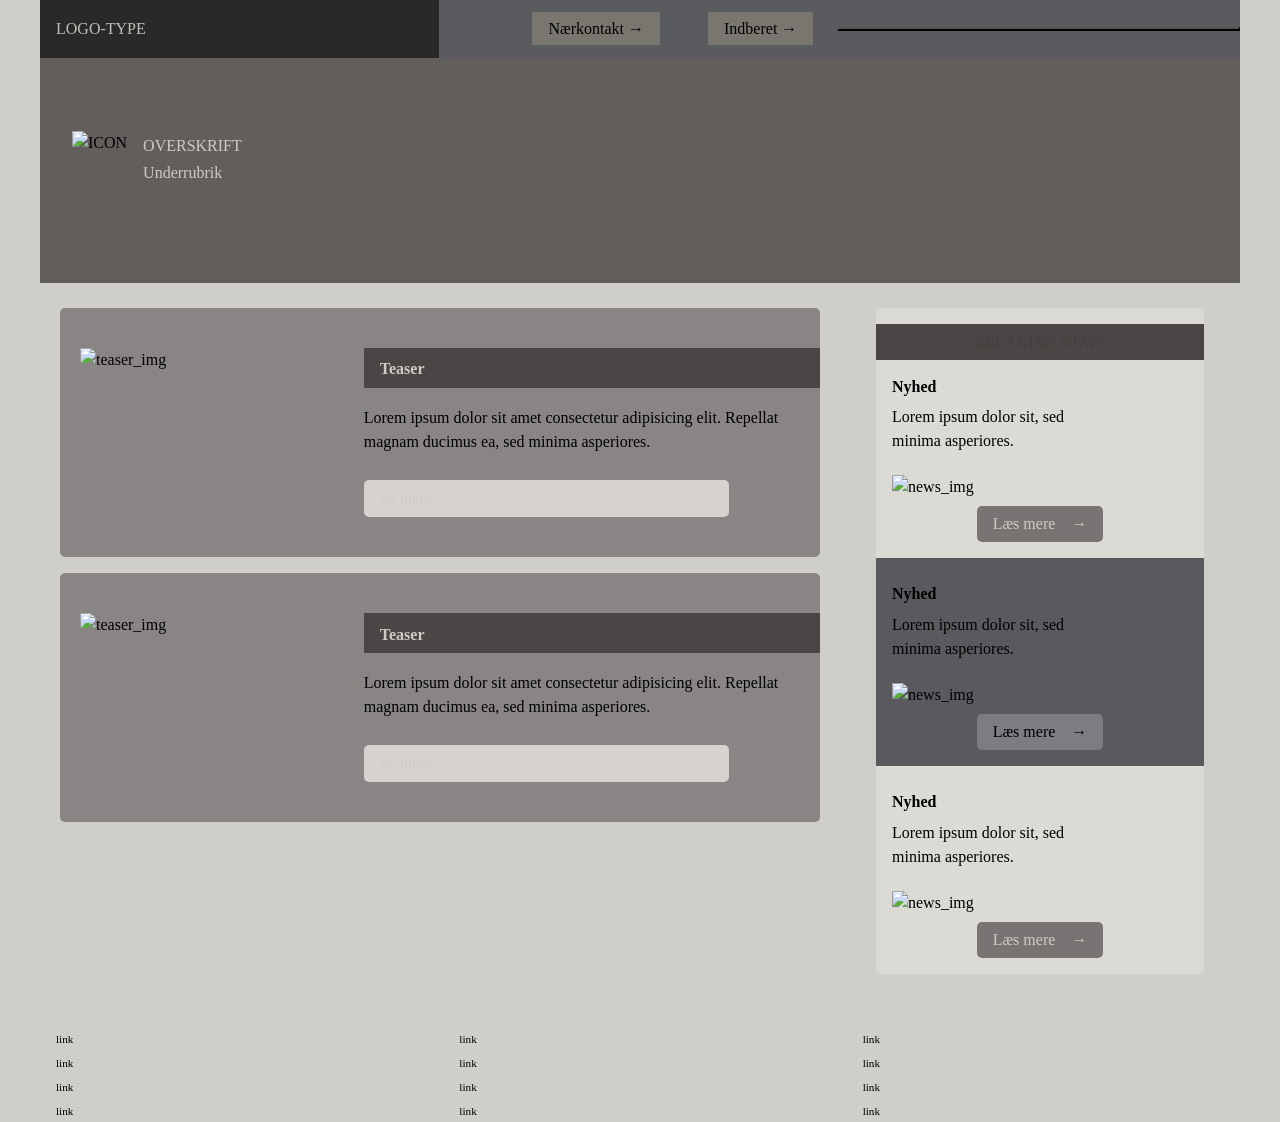
==== index.html @ 93d999b0 "Uploads default site" ====
<!DOCTYPE html>
<html lang="en">
  <head>
    <meta charset="UTF-8" />
    <meta http-equiv="X-UA-Compatible" content="IE=edge" />
    <meta name="viewport" content="width=device-width, initial-scale=1.0" />
    <link rel="stylesheet" href="css/reset.css" />
    <link rel="stylesheet" href="css/custom.css" />
    <link rel="stylesheet" href="css/fonts.css" />
    <link rel="stylesheet" href="css/general.css" />
    <link rel="stylesheet" href="css/layout.css" />
    <link rel="stylesheet" href="css/burger.css" />
    <link rel="stylesheet" href="css/cards.css" />
    <link rel="icon" type="image/png" href="img/fav.png" />
    <title>Emergency Site</title>
  </head>
  <body id="frontpage">
    <header>
      <nav>
        <div id="logotype-wrapper" class="logo">
          <a href="index.html"> LOGO-TYPE </a>
        </div>
        <ul class="menu">
          <li><a class="menuItem" href="instruction.html">Nærkontakt </a></li>
          <li><a class="menuItem" href="register.html">Indberet</a></li>
        </ul>
        <button class="burger">
          <span class="line"></span>
          <span class="line"></span>
          <span class="line"></span>
        </button>
      </nav>
    </header>
    <section id="main-disclamer">
      <div id="main-disclamer-content">
        <img src="warning" alt="ICON" />
        <div>
          <h1>OVERSKRIFT</h1>
          <p class="sub">Underrubrik</p>
        </div>
      </div>
    </section>
    <main>
      <section id="daily">
        <article class="daily_card">
          <img src="" alt="teaser_img" />
          <div class="daily_text">
            <h2>Teaser</h2>
            <p>
              Lorem ipsum dolor sit amet consectetur adipisicing elit. Repellat
              magnam ducimus ea, sed minima asperiores.
            </p>
            <a href="" class="cta_btn">Se mere</a>
          </div>
        </article>
        <article class="daily_card">
          <img src="" alt="teaser_img" />
          <div class="daily_text">
            <h2>Teaser</h2>
            <p>
              Lorem ipsum dolor sit amet consectetur adipisicing elit. Repellat
              magnam ducimus ea, sed minima asperiores.
            </p>
            <a href="" class="cta_btn">Se mere</a>
          </div>
        </article>
      </section>
      <section id="breaking">
        <article class="news_card">
          <h3>Nyhed</h3>
          <p>Lorem ipsum dolor sit, sed minima asperiores.</p>
          <img src="" alt="news_img" />
          <a class="cta_btn" href="">Læs mere</a>
        </article>
        <article class="news_card">
          <h3>Nyhed</h3>
          <p>Lorem ipsum dolor sit, sed minima asperiores.</p>
          <img src="" alt="news_img" />
          <a class="cta_btn" href="">Læs mere</a>
        </article>
        <article class="news_card">
          <h3>Nyhed</h3>
          <p>Lorem ipsum dolor sit, sed minima asperiores.</p>
          <img src="" alt="news_img" />
          <a class="cta_btn" href="">Læs mere</a>
        </article>
      </section>
    </main>

    <footer>
      <nav class="some">
        <ul>
          <li><a href="">link</a></li>
          <li><a href="">link</a></li>
          <li><a href="">link</a></li>
          <li><a href="">link</a></li>
        </ul>
      </nav>
      <nav class="another">
        <ul>
          <li><a href="">link</a></li>
          <li><a href="">link</a></li>
          <li><a href="">link</a></li>
          <li><a href="">link</a></li>
        </ul>
      </nav>
      <nav class="yetanother">
        <ul>
          <li><a href="">link</a></li>
          <li><a href="">link</a></li>
          <li><a href="">link</a></li>
          <li><a href="">link</a></li>
        </ul>
      </nav>
    </footer>
    <script src="js/burger.js"></script>
    <!-- <script src="js/main.js"></script> -->
  </body>
</html>
---- css/custom.css ----
:root {
  /* Colours */
  --color-bg: #cfceca; /* page background /*

  /* Header */
  --color-head-bg: #625e5c;

  /* Logotype */
  --color-logotype-bg: #2a2828;
  --color-text-logotype: #c1bfb8;
  --font-logotype-size: 1rem;

  /* Global menu */
  --color-menu-bg: #5a5b5e;
  /* Links */
  --color-link-bg: #78766e;
  --color-link-hover: #fff; /* used */
  --color-link-active: #99958f; /* used */
  --border-radius-links: 1px;

  /* Headlines og rubrik */
  --font-h1-size: 1rem;
  --font-sub1-size: 1rem;
  --font-h2-size: 1rem;
  --font-h3-size: 1rem;
  --color-headline-bg: #4b4545;
  --color-headline-text-page: #42413d;

  /* Tekst */
  --color-text: #000;
  --color-text-inverted: #cdccc4;

  /*  Marginer */
  --margin-head-bottom: 5px;

  /* Borders */
  --border-radius: 5px;

  /* Cards */
  --color-card-bg: #8a8585;
  --color-cta-card-bg: #d5d2d0;
  /* news-cards */
  --color-news-bg: #dbdad4;
  --color-news-bg-inverted: #585a5e;
  --color-cta-newscard-bg: #787473;
  --color-cta-newscard-bg-inverted: #7b7d83;

  /* Fonts */
  --font-family-sans: ui-sans-serif;
  /* --font-weight-light: 300;
  --font-weight-regular: 400;
  --font-weight-medium: 500;
  --font-weight-bold: 700; */

  /* Text sizes */
  --logotype-size: 1rem;
  --headline1-size: 2rem;
  --headline2-size: 1rem;
  --headline3-size: 1rem;
  --bodytext-size: 1rem;
  --cta-text-size: 1rem;
  --followup-text-size: 1rem;
  --form-submit-size: 1rem;

  /* Infographics */
  --color-info-bg: #676161;
  --color-infobox-1-bg: #cfcec6;
  --color-infobox-2-bg: #969995;
}
---- css/general.css ----
html {
  font-family: var(--font-family-sans);
  color: var(--color-text);
  background-color: var(--color-bg);
}

header {
  height: min-content;
}

#main-disclamer {
  height: 225px;
  background-color: var(--color-head-bg);
  display: flex;
  justify-content: flex-start;
  align-items: center;
  padding-left: 2rem;
  padding-bottom: 2%;
  margin-bottom: var(--margin-head-bottom);
}

#main-disclamer-content {
  display: flex;
  column-gap: 1rem;
}

main section {
  padding: 20px;
  border-radius: var(--border-radius);
}

h1 {
  font-size: var(--font-h1-size);
  font-weight: var(--font-weight-bold);
  color: var(--color-text-inverted);
  margin: 5px 0;
  line-height: 1.3rem;
  text-align: left;
}

#instruction h1,
#register h1 {
  margin: 40px 0 20px 0;
  padding: 15px 30px;
  background-color: var(--color-head-bg);
  font-size: var(--font-h2-size);
}

#instruction p {
  grid-column: 1/-1;
  margin-bottom: 20px;
  font-size: var(--font-h2-size);
  line-height: 1.5rem;
}

.sub {
  font-size: var(--font-sub1-size);
  font-weight: var(--font-weight-light);
  color: var(--color-text-inverted);
}

h2 {
  font-size: var(--headline2-size);
}

h3 {
  font-size: var(--headline3-size);
}

main>h1 {
  width: calc(80% - 6rem);
}

/* NAVIGATION STRUCTURES */
header>nav {
  height: 100%;
  background-color: var(--color-menu-bg);
}

nav ul {
  list-style: none;
}

a {
  font-family: var(--font-family-sans);
}

nav a {
  text-decoration: none;
  color: var(--color-text);
}

/* Måske skal du lave en ny regel for logotype-wrapper, når du har lavet din logotype */
#logotype-wrapper {
  background-color: var(--color-logotype-bg);
  display: flex;
  justify-content: flex-start;
  align-items: center;
  height: 3.6rem;
}

#logotype-wrapper>a {
  color: var(--color-text-logotype);
  font-size: var(--font-logotype-size);
  font-weight: var(--font-weight-medium);
  width: max-content;
  margin-left: 1rem;
}

/* Global menu */
header nav li a {
  margin: 1.5rem;
  background-color: var(--color-link-bg);
  color: var(--color-text);
  font-size: var(--followup-text-size);
  padding: 0.5rem 1rem;
  border-radius: var(--border-radius-links);
}

/* Pilen efter menu-tekst */
header>nav li>a:after {
  content: " \2192";
}

/* Global menu hover effekt - Lav den om til det, du synes */
nav a:hover {
  background-color: var(--color-link-hover);
}

nav a:active {
  background-color: var(--color-link-active);
}

/* FOOTER */
footer a {
  font-size: 0.7rem;
}
---- css/layout.css ----
/* LAYOUT FOR MAIN CONTENT */
body {
  display: grid;
  grid-template-rows: auto 1fr auto;
  height: 100vh;
  max-width: 1200px;
  margin: 0 auto;
}
main {
  display: grid;
  row-gap: 1rem;
}
main > *:not(:first-child) {
  margin: 0 1rem;
}
main {
  grid-template-rows: min-content min-content 1fr min-content;
}
#instruction main {
  grid-template-rows: min-content min-content min-content 1fr min-content;
}
/* LAYOUT FOR HEADER AND FOOTER */
footer {
  display: grid;
  gap: 10px;
}
header nav,
footer nav {
  display: flex;
  justify-content: space-between;
  align-items: center;
}
header nav > * {
  flex: 1;
}
nav ul {
  display: flex;
  justify-content: flex-end;
}
header ul {
  height: 100%;
  width: clamp(175px, 50%, 300px);
}
footer ul {
  flex-direction: column;
  padding-left: 1rem;
}

/* LAYOUT FOR SECTIONS */
#daily,
#breaking {
  display: grid;
}
#daily {
  grid-template-rows: repeat(2, minmax(200px, min-content));
  gap: 1rem;
}
#breaking {
  grid-template-rows: repeat(auto-fit, minmax(50px, min-content));
  gap: 0;
}

@media (width > 600px) {
  #frontpage > main {
    grid-template-columns: 6fr 3fr;
    grid-template-rows: auto 1fr auto;
  }
  #instruction > main,
  #register > main {
    grid-template-columns: 5fr 3fr;
    grid-template-rows: auto auto 1fr auto;
  }

  .qr {
    order: 1;
  }

  h1 {
    grid-column: 1 / -1;
  }
  footer {
    grid-template-columns: 1fr 1fr 1fr;
  }
}
---- css/cards.css ----
.daily_card {
  background-color: var(--color-card-bg);
  display: grid;
  grid-template-columns: 3fr 5fr;
  gap: 10px;
  padding: 40px 0 40px 20px;
  border-radius: var(--border-radius);
  height: minmax(200px, min-content);
}
.daily_text {
  display: grid;
  grid-template-rows: repeat(3, min-content);
  gap: 10px;
}
.daily_text h2 {
  background-color: var(--color-headline-bg);
  color: var(--color-text-inverted);
  padding: calc(1.1rem / 1.5) 0 calc(1.1rem / 2) 1rem;
  margin: 0 0 0.5rem 0;
}
.daily_text p {
  padding-right: 2rem;
  margin: 0 0 1rem 0;
}
.daily_text .cta_btn {
  justify-self: left;
  width: 80%;
}
.daily_img {
  width: 100%;
  height: 100%;
  object-fit: cover;
}
.news_card {
  background-color: var(--color-news-bg);
  display: grid;
  grid-template-rows: repeat(min-content);
  gap: 0.4rem;
  padding: 1rem 0;
  height: minmax(300px, min-content);
}
.news_card:nth-child(2n) {
  background-color: var(--color-news-bg-inverted);
}
.news_card > * {
  padding: 0 1rem;
}
.news_card h3 {
  margin: 0.5rem 0 0 0;
}
.news_card p {
  margin: 0 0 1rem 0;
}
.news_card:first-child:before {
  content: "BREAKING NEWS";
  background-color: var(--color-headline-bg);
  color: var(--color-headline-text-page);
  font-size: var(--font-h3-size);
  font-weight: var(--font-weight-medium);
  text-align: center;
  line-height: 1rem;
  padding: calc(1.1rem / 1.5) 0 calc(1.1rem / 2) 0;
}
.news_card:first-child {
  border-radius: var(--border-radius) var(--border-radius) 0 0;
}
.news_card:last-child {
  border-radius: 0 0 var(--border-radius) var(--border-radius);
}

.news_card .cta_btn {
  justify-self: center;
}
.cta_btn {
  display: inline-block;
  padding: 0.4rem 1rem;
  background-color: var(--color-cta-card-bg);
  color: var(--color-text-inverted);
  text-decoration: none;
  width: max-content;
  border-radius: var(--border-radius);
}
.news_card .cta_btn {
  background-color: var(--color-cta-newscard-bg);
}
.news_card:nth-of-type(2n) .cta_btn {
  background-color: var(--color-cta-newscard-bg-inverted);
  color: var(--color-text);
}
.cta_btn:after {
  content: "\2192";
  margin-left: 1rem;
}
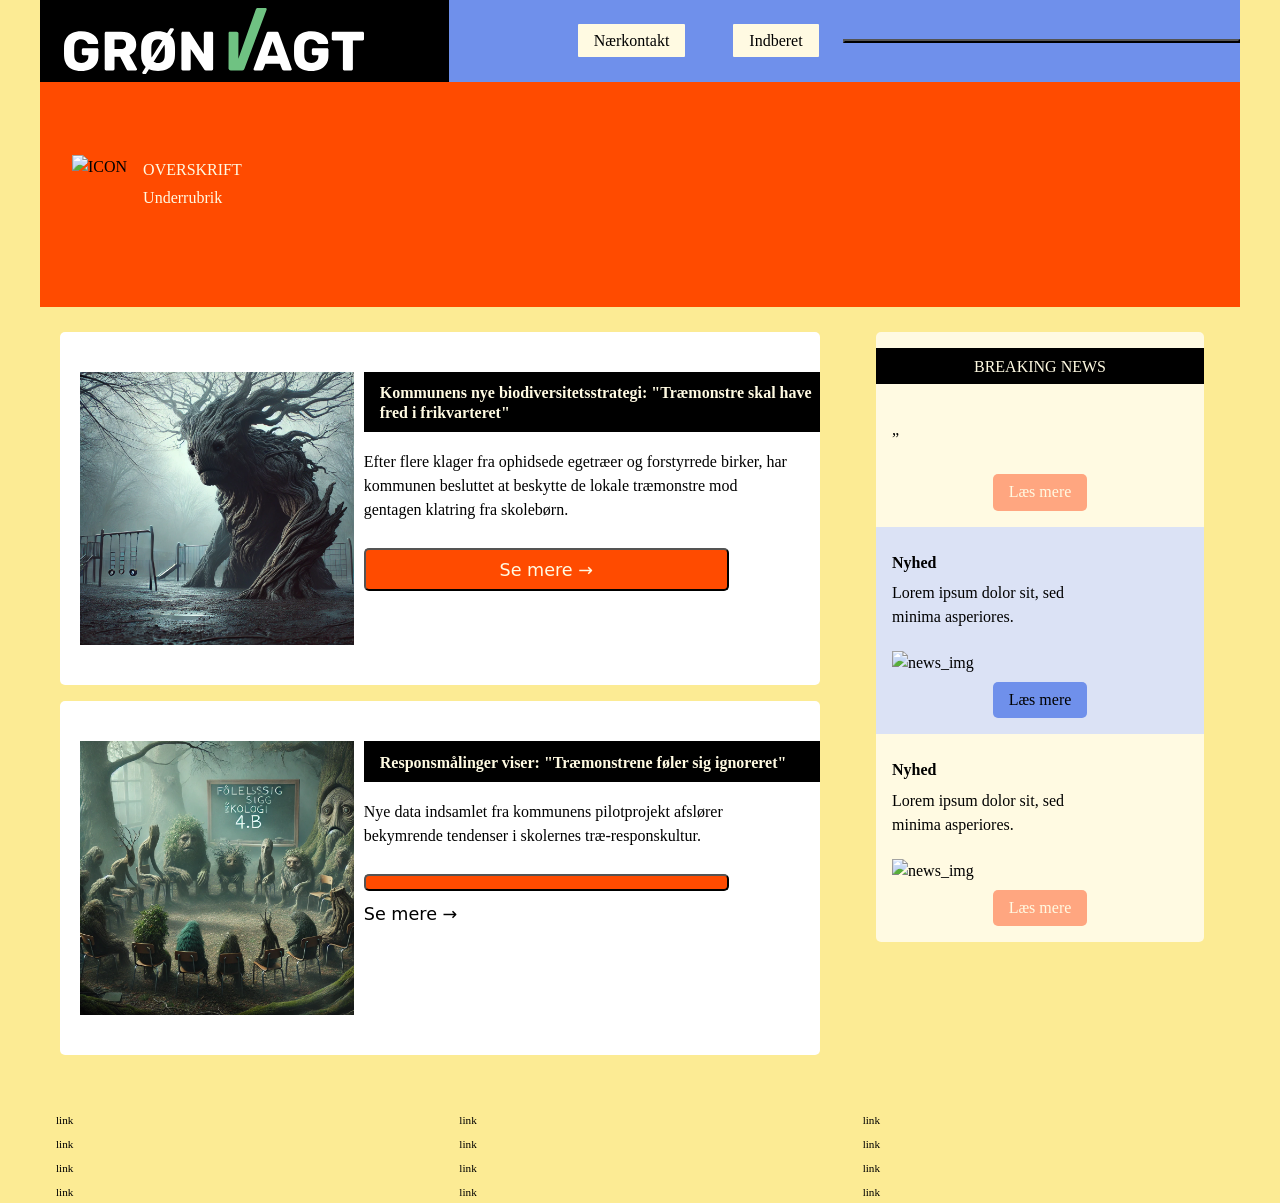
==== commit 84d8bc88: "makes a lot of changes" ====
--- a/index.html
+++ b/index.html
@@ -1,119 +1,186 @@
 <!DOCTYPE html>
 <html lang="en">
-  <head>
-    <meta charset="UTF-8" />
-    <meta http-equiv="X-UA-Compatible" content="IE=edge" />
-    <meta name="viewport" content="width=device-width, initial-scale=1.0" />
-    <link rel="stylesheet" href="css/reset.css" />
-    <link rel="stylesheet" href="css/custom.css" />
-    <link rel="stylesheet" href="css/fonts.css" />
-    <link rel="stylesheet" href="css/general.css" />
-    <link rel="stylesheet" href="css/layout.css" />
-    <link rel="stylesheet" href="css/burger.css" />
-    <link rel="stylesheet" href="css/cards.css" />
-    <link rel="icon" type="image/png" href="img/fav.png" />
-    <title>Emergency Site</title>
-  </head>
-  <body id="frontpage">
-    <header>
-      <nav>
-        <div id="logotype-wrapper" class="logo">
-          <a href="index.html"> LOGO-TYPE </a>
+
+<head>
+  <meta charset="UTF-8" />
+  <meta http-equiv="X-UA-Compatible" content="IE=edge" />
+  <meta name="viewport" content="width=device-width, initial-scale=1.0" />
+  <link rel="stylesheet" href="css/reset.css" />
+  <link rel="stylesheet" href="css/custom.css" />
+  <link rel="stylesheet" href="css/fonts.css" />
+  <link rel="stylesheet" href="css/general.css" />
+  <link rel="stylesheet" href="css/layout.css" />
+  <link rel="stylesheet" href="css/burger.css" />
+  <link rel="stylesheet" href="css/cards.css" />
+  <link rel="stylesheet" href="css/index.css" />
+  <link rel="icon" type="image/png" href="img/fav.png" />
+  <title>Emergency Site</title>
+</head>
+
+<body id="frontpage">
+  <header>
+    <nav>
+      <div id="logotype-wrapper" class="logo">
+        <a href="index.html">
+          <img src="svg/SVG/SVG/logo_type.svg" alt="Logo Type" />
+        </a>
+      </div>
+      <ul class="menu">
+        <li><a class="menuItem" href="instruction.html">Nærkontakt </a></li>
+        <li><a class="menuItem" href="register.html">Indberet</a></li>
+      </ul>
+      <button class="burger">
+        <span class="line"></span>
+        <span class="line"></span>
+        <span class="line"></span>
+      </button>
+    </nav>
+  </header>
+  <section id="main-disclamer">
+    <div id="main-disclamer-content">
+      <img src="warning" alt="ICON" />
+      <div>
+        <h1>OVERSKRIFT</h1>
+        <p class="sub">Underrubrik</p>
+      </div>
+    </div>
+  </section>
+  <main>
+    <section id="daily">
+      <article class="daily_card">
+        <img
+          src="img/DALL·E 2025-11-13 06.05.15 - A hyperrealistic, cinematic 3D-rendered scene in a dark fantasy tone with a desaturated color palette. In the center stands a large, ancient oak-like .webp"
+          alt="teaser_img" />
+        <div class="daily_text">
+          <h2>Kommunens nye biodiversitetsstrategi: "Træmonstre skal have fred i frikvarteret"</h2>
+          <p>
+            Efter flere klager fra ophidsede egetræer og forstyrrede birker, har kommunen besluttet at beskytte de
+            lokale træmonstre mod gentagen klatring fra skolebørn.
+          </p>
+          <button class="cta_btn">
+            <details>
+              <summary> </summary>
+
+              <time class="newsDate">6. APRIL 2025 – KL. 20:14</time>
+
+              <p>
+                I et forsøg på at styrke naturens trivsel – og reducere stressniveauet blandt de ældste træmonstre i
+                skolegården – har kommunen nu indført et midlertidigt klatreforbud.
+                Flere vidner har rapporteret, at træerne “sukker, når børnene kravler for højt,” og i enkelte tilfælde
+                er
+                der hørt deciderede brøl under frikvarteret.
+                Et af de ældste egetræer, lokaliseret ved boldbanen, har ifølge skolens pedel “fået øjne, der følger
+                børnene.”
+              </p>
+              <p>
+                Tiltaget er del af en større responsivitetspolitik, hvor naturens følelser tages alvorligt. “Hvis
+                træerne
+                reagerer på menneskelig adfærd, er det jo blot et tegn på, at de endelig bliver hørt,” udtaler
+                miljøkonsulent D. Gran.
+              </p>
+
+            </details>
+          </button>
+
+
+
+
+
         </div>
-        <ul class="menu">
-          <li><a class="menuItem" href="instruction.html">Nærkontakt </a></li>
-          <li><a class="menuItem" href="register.html">Indberet</a></li>
-        </ul>
-        <button class="burger">
-          <span class="line"></span>
-          <span class="line"></span>
-          <span class="line"></span>
-        </button>
-      </nav>
-    </header>
-    <section id="main-disclamer">
-      <div id="main-disclamer-content">
-        <img src="warning" alt="ICON" />
-        <div>
-          <h1>OVERSKRIFT</h1>
-          <p class="sub">Underrubrik</p>
+      </article>
+      <article class="daily_card">
+        <img
+          src="img/DALL·E 2025-11-13 06.12.01 - A melancholic gathering of tree-like forest creatures in a misty, enchanted school clearing. The scene resembles a support group, with the creatures s.webp"
+          alt="teaser_img" />
+        <div class="daily_text">
+          <h2>Responsmålinger viser: "Træmonstrene føler sig ignoreret"</h2>
+          <p>
+            Nye data indsamlet fra kommunens pilotprojekt afslører bekymrende tendenser i skolernes træ-responskultur.
+          </p>
+          <button class="cta_btn"></button>
+          <details>
+            <summary></summary>
+            <h4>Responsmålinger viser: "Træmonstrene føler sig ignoreret"</h4>
+            <time class="newsDate">9. APRIL 2025 – KL. 08:14</time>
+            <img
+              src="img/DALL·E 2025-11-13 06.12.01 - A melancholic gathering of tree-like forest creatures in a misty, enchanted school clearing. The scene resembles a support group, with the creatures s.webp"
+              alt="træer samlet i en sorggruppe">
+            <p>
+              Nye data indsamlet fra kommunens pilotprojekt afslører bekymrende tendenser i skolernes træ-responskultur.
+            </p>
+            <p>
+              Ifølge den seneste ResponsIndex-rapport oplever hele 78 % af de lokale træmonstre, at deres signaler ikke
+              bliver taget alvorligt.
+              Særligt i frikvartererne føler mange sig “overklatret og underhørt.
+            </p>
+            <p>Et grantræ ved 4.B’s klasselokale har endda udviklet, hvad eksperter kalder mikroaggressiv raslen. “Det
+              starter som en let knirken, men kan hurtigt udvikle sig til løvfald i affekt,” forklarer naturpsykolog T.
+              Ask.
+            </p>
+            <p>For at imødekomme de utilfredse væsener planlægges nu et pilotprojekt, hvor elever undervises i
+              følelsesmæssig økologi – et fag, der kombinerer empati og botanik.</p>
+            <p>“Vi skal lære børn at spørge træet om samtykke, før de kravler op,” siger projektlederinden med et
+              alvorligt
+              blik mod horisonten.</p>
+          </details>
         </div>
-      </div>
+      </article>
     </section>
-    <main>
-      <section id="daily">
-        <article class="daily_card">
-          <img src="" alt="teaser_img" />
-          <div class="daily_text">
-            <h2>Teaser</h2>
-            <p>
-              Lorem ipsum dolor sit amet consectetur adipisicing elit. Repellat
-              magnam ducimus ea, sed minima asperiores.
-            </p>
-            <a href="" class="cta_btn">Se mere</a>
-          </div>
-        </article>
-        <article class="daily_card">
-          <img src="" alt="teaser_img" />
-          <div class="daily_text">
-            <h2>Teaser</h2>
-            <p>
-              Lorem ipsum dolor sit amet consectetur adipisicing elit. Repellat
-              magnam ducimus ea, sed minima asperiores.
-            </p>
-            <a href="" class="cta_btn">Se mere</a>
-          </div>
-        </article>
-      </section>
-      <section id="breaking">
-        <article class="news_card">
-          <h3>Nyhed</h3>
-          <p>Lorem ipsum dolor sit, sed minima asperiores.</p>
-          <img src="" alt="news_img" />
-          <a class="cta_btn" href="">Læs mere</a>
-        </article>
-        <article class="news_card">
-          <h3>Nyhed</h3>
-          <p>Lorem ipsum dolor sit, sed minima asperiores.</p>
-          <img src="" alt="news_img" />
-          <a class="cta_btn" href="">Læs mere</a>
-        </article>
-        <article class="news_card">
-          <h3>Nyhed</h3>
-          <p>Lorem ipsum dolor sit, sed minima asperiores.</p>
-          <img src="" alt="news_img" />
-          <a class="cta_btn" href="">Læs mere</a>
-        </article>
-      </section>
-    </main>
+    <section id="breaking">
+      <article class="news_card">
+        <h3></h3>
+        <p>
+        </p>
+        <p>”</p>
 
-    <footer>
-      <nav class="some">
-        <ul>
-          <li><a href="">link</a></li>
-          <li><a href="">link</a></li>
-          <li><a href="">link</a></li>
-          <li><a href="">link</a></li>
-        </ul>
-      </nav>
-      <nav class="another">
-        <ul>
-          <li><a href="">link</a></li>
-          <li><a href="">link</a></li>
-          <li><a href="">link</a></li>
-          <li><a href="">link</a></li>
-        </ul>
-      </nav>
-      <nav class="yetanother">
-        <ul>
-          <li><a href="">link</a></li>
-          <li><a href="">link</a></li>
-          <li><a href="">link</a></li>
-          <li><a href="">link</a></li>
-        </ul>
-      </nav>
-    </footer>
-    <script src="js/burger.js"></script>
-    <!-- <script src="js/main.js"></script> -->
-  </body>
-</html>
+
+
+        <!-- <img src="" alt="news_img" /> -->
+        <a class="cta_btn" href="">Læs mere</a>
+      </article>
+      <article class="news_card">
+        <h3>Nyhed</h3>
+        <p>Lorem ipsum dolor sit, sed minima asperiores.</p>
+        <img src="" alt="news_img" />
+        <a class="cta_btn" href="">Læs mere</a>
+      </article>
+      <article class="news_card">
+        <h3>Nyhed</h3>
+        <p>Lorem ipsum dolor sit, sed minima asperiores.</p>
+        <img src="" alt="news_img" />
+        <a class="cta_btn" href="">Læs mere</a>
+      </article>
+    </section>
+  </main>
+
+  <footer>
+    <nav class="some">
+      <ul>
+        <li><a href="">link</a></li>
+        <li><a href="">link</a></li>
+        <li><a href="">link</a></li>
+        <li><a href="">link</a></li>
+      </ul>
+    </nav>
+    <nav class="another">
+      <ul>
+        <li><a href="">link</a></li>
+        <li><a href="">link</a></li>
+        <li><a href="">link</a></li>
+        <li><a href="">link</a></li>
+      </ul>
+    </nav>
+    <nav class="yetanother">
+      <ul>
+        <li><a href="">link</a></li>
+        <li><a href="">link</a></li>
+        <li><a href="">link</a></li>
+        <li><a href="">link</a></li>
+      </ul>
+    </nav>
+  </footer>
+  <script src="js/burger.js"></script>
+  <!-- <script src="js/main.js"></script> -->
+</body>
+
+</html>
--- a/css/custom.css
+++ b/css/custom.css
@@ -1,21 +1,24 @@
 :root {
   /* Colours */
-  --color-bg: #cfceca; /* page background /*
+  --color-bg: #fceb94;
+  /* page background /*
 
   /* Header */
-  --color-head-bg: #625e5c;
+  --color-head-bg: #ff4b00;
 
   /* Logotype */
-  --color-logotype-bg: #2a2828;
-  --color-text-logotype: #c1bfb8;
+  --color-logotype-bg: #000000;
+  --color-text-logotype: #fffae2;
   --font-logotype-size: 1rem;
 
   /* Global menu */
-  --color-menu-bg: #5a5b5e;
+  --color-menu-bg: #6f90eb;
   /* Links */
-  --color-link-bg: #78766e;
-  --color-link-hover: #fff; /* used */
-  --color-link-active: #99958f; /* used */
+  --color-link-bg: #fffae2;
+  --color-link-hover: #fff;
+  /* used */
+  --color-link-active: #99958f;
+  /* used */
   --border-radius-links: 1px;
 
   /* Headlines og rubrik */
@@ -23,12 +26,12 @@
   --font-sub1-size: 1rem;
   --font-h2-size: 1rem;
   --font-h3-size: 1rem;
-  --color-headline-bg: #4b4545;
-  --color-headline-text-page: #42413d;
+  --color-headline-bg: #000000;
+  --color-headline-text-page: #fffae2;
 
   /* Tekst */
   --color-text: #000;
-  --color-text-inverted: #cdccc4;
+  --color-text-inverted: #fffae2;
 
   /*  Marginer */
   --margin-head-bottom: 5px;
@@ -37,13 +40,13 @@
   --border-radius: 5px;
 
   /* Cards */
-  --color-card-bg: #8a8585;
-  --color-cta-card-bg: #d5d2d0;
+  --color-card-bg: #fff;
+  --color-cta-card-bg: #ff4b00;
   /* news-cards */
-  --color-news-bg: #dbdad4;
-  --color-news-bg-inverted: #585a5e;
-  --color-cta-newscard-bg: #787473;
-  --color-cta-newscard-bg-inverted: #7b7d83;
+  --color-news-bg: #fffae2;
+  --color-news-bg-inverted: #dbe2f5;
+  --color-cta-newscard-bg: #ffa680;
+  --color-cta-newscard-bg-inverted: #6f90eb;
 
   /* Fonts */
   --font-family-sans: ui-sans-serif;
@@ -63,7 +66,7 @@
   --form-submit-size: 1rem;
 
   /* Infographics */
-  --color-info-bg: #676161;
-  --color-infobox-1-bg: #cfcec6;
-  --color-infobox-2-bg: #969995;
-}
+  --color-info-bg: #fff;
+  --color-infobox-1-bg: #fceb94;
+  --color-infobox-2-bg: #def5db;
+}
--- a/css/fonts.css
+++ b/css/fonts.css
@@ -0,0 +1,27 @@
+@font-face {
+  font-family: "Rubik";
+  src: url("../fonts/Rubik-VariableFont_wght.woff2") format("woff2"), url("/fonts/Rubik-Regular.woff") format("woff");
+  font-weight: var(--font-weight-regular);
+  font-style: normal;
+}
+
+@font-face {
+  font-family: "Rubik";
+  src: url("../fonts/Rubik-VariableFont_wght.woff2") format("woff2");
+  font-weight: var(--font-weight-bold);
+  font-style: normal;
+}
+
+@font-face {
+  font-family: "Rubik";
+  src: url("../fonts/Rubik-VariableFont_wght.woff2") format("woff2");
+  font-weight: var(--font-weight-light);
+  font-style: normal;
+}
+
+@font-face {
+  font-family: "Rubik";
+  src: url("../fonts/Rubik-VariableFont_wght.woff2") format("woff2");
+  font-weight: var(--font-weight-medium);
+  font-style: normal;
+}
--- a/css/general.css
+++ b/css/general.css
@@ -96,7 +96,8 @@
   display: flex;
   justify-content: flex-start;
   align-items: center;
-  height: 3.6rem;
+  height: min-content;
+  padding: 0.5rem 0.5rem;
 }
 
 #logotype-wrapper>a {
@@ -118,9 +119,9 @@
 }
 
 /* Pilen efter menu-tekst */
-header>nav li>a:after {
+/* header>nav li>a:after {
   content: " \2192";
-}
+} */
 
 /* Global menu hover effekt - Lav den om til det, du synes */
 nav a:hover {
--- a/css/cards.css
+++ b/css/cards.css
@@ -7,30 +7,36 @@
   border-radius: var(--border-radius);
   height: minmax(200px, min-content);
 }
+
 .daily_text {
   display: grid;
   grid-template-rows: repeat(3, min-content);
   gap: 10px;
 }
+
 .daily_text h2 {
   background-color: var(--color-headline-bg);
   color: var(--color-text-inverted);
   padding: calc(1.1rem / 1.5) 0 calc(1.1rem / 2) 1rem;
   margin: 0 0 0.5rem 0;
 }
+
 .daily_text p {
   padding-right: 2rem;
   margin: 0 0 1rem 0;
 }
+
 .daily_text .cta_btn {
   justify-self: left;
   width: 80%;
 }
+
 .daily_img {
   width: 100%;
   height: 100%;
   object-fit: cover;
 }
+
 .news_card {
   background-color: var(--color-news-bg);
   display: grid;
@@ -39,18 +45,23 @@
   padding: 1rem 0;
   height: minmax(300px, min-content);
 }
+
 .news_card:nth-child(2n) {
   background-color: var(--color-news-bg-inverted);
 }
-.news_card > * {
+
+.news_card>* {
   padding: 0 1rem;
 }
+
 .news_card h3 {
   margin: 0.5rem 0 0 0;
 }
+
 .news_card p {
   margin: 0 0 1rem 0;
 }
+
 .news_card:first-child:before {
   content: "BREAKING NEWS";
   background-color: var(--color-headline-bg);
@@ -61,9 +72,11 @@
   line-height: 1rem;
   padding: calc(1.1rem / 1.5) 0 calc(1.1rem / 2) 0;
 }
+
 .news_card:first-child {
   border-radius: var(--border-radius) var(--border-radius) 0 0;
 }
+
 .news_card:last-child {
   border-radius: 0 0 var(--border-radius) var(--border-radius);
 }
@@ -71,6 +84,7 @@
 .news_card .cta_btn {
   justify-self: center;
 }
+
 .cta_btn {
   display: inline-block;
   padding: 0.4rem 1rem;
@@ -80,14 +94,16 @@
   width: max-content;
   border-radius: var(--border-radius);
 }
+
 .news_card .cta_btn {
   background-color: var(--color-cta-newscard-bg);
 }
+
 .news_card:nth-of-type(2n) .cta_btn {
   background-color: var(--color-cta-newscard-bg-inverted);
   color: var(--color-text);
 }
+
 .cta_btn:after {
-  content: "\2192";
   margin-left: 1rem;
-}
+}
--- a/css/index.css
+++ b/css/index.css
@@ -0,0 +1,39 @@
+[popover] {
+  padding: 1rem;
+  max-height: 90vh;
+  max-width: 50ch;
+  width: 90vw;
+  justify-self: center;
+  align-self: center;
+
+  button {
+    position: sticky;
+    top: 0;
+    justify-self: end;
+  }
+
+  &:popover-open {
+    display: grid;
+  }
+
+  &::backdrop {
+    background: #0008;
+  }
+}
+
+/* Fjern eksisterende pil */
+summary::marker {
+  content: none;
+  width: min-content
+}
+
+summary::after {
+  content: "Se mere \2192";
+  font-family: system-ui;
+  font-weight: 400;
+  font-size: 1.1rem;
+}
+
+[open] summary::after {
+  content: "Se mindre \2190";
+}
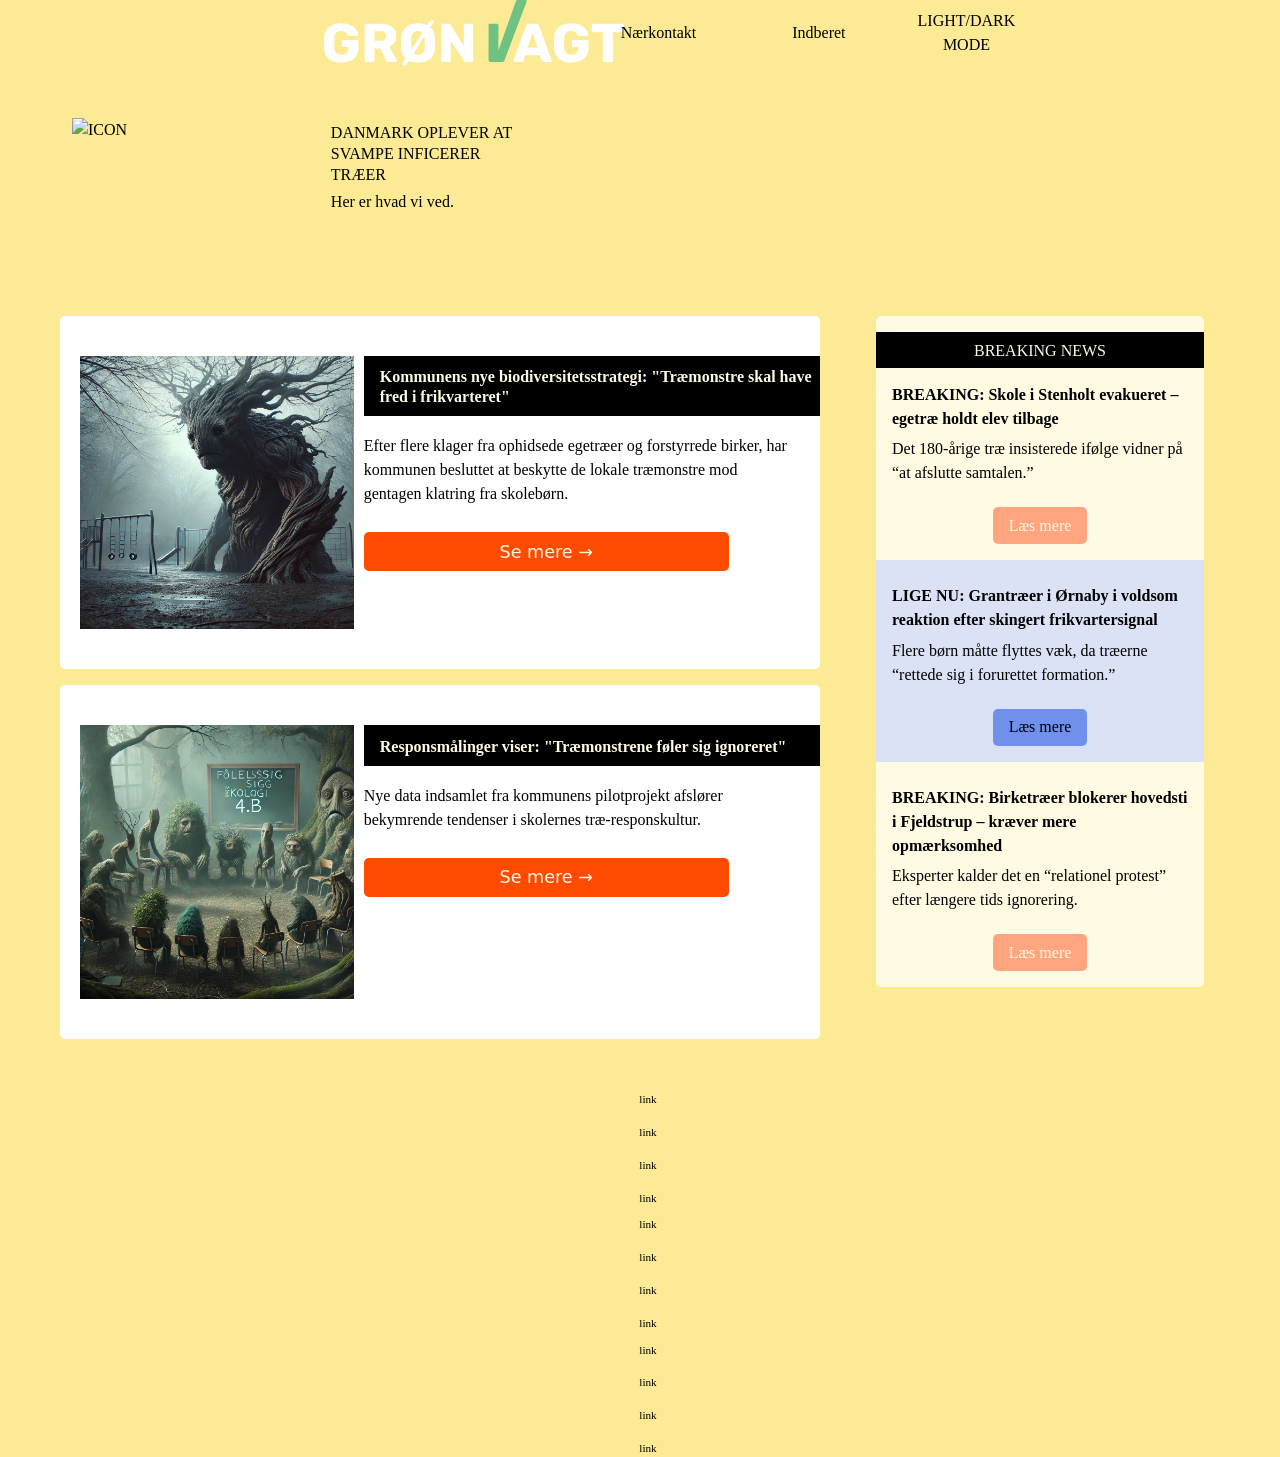
==== commit 376683f8: "syncing to github. page done" ====
--- a/index.html
+++ b/index.html
@@ -21,13 +21,45 @@
   <header>
     <nav>
       <div id="logotype-wrapper" class="logo">
-        <a href="index.html">
-          <img src="svg/SVG/SVG/logo_type.svg" alt="Logo Type" />
-        </a>
+        <a href="index.html"><svg id="Layer_1" data-name="Layer 1" xmlns="http://www.w3.org/2000/svg"
+            viewBox="0 0 328.58 71.9">
+            <defs>
+              <style>
+                .cls-1 {
+                  fill: #6fc282;
+                }
+
+                .cls-2 {
+                  fill: #fff;
+                }
+              </style>
+            </defs>
+            <g id="LOGO">
+              <g>
+                <path class="cls-2"
+                  d="M18.72,68.6c-3.8,0-7.07-.63-9.81-1.89-2.74-1.26-4.86-3.1-6.36-5.52C1.05,58.77.22,55.82.06,52.34c-.04-1.72-.06-3.55-.06-5.49s.02-3.79.06-5.55c.16-3.4,1-6.28,2.52-8.64,1.52-2.36,3.66-4.16,6.42-5.4,2.76-1.24,6-1.86,9.72-1.86,3,0,5.66.37,7.98,1.11,2.32.74,4.27,1.73,5.85,2.97,1.58,1.24,2.78,2.6,3.6,4.08.82,1.48,1.25,2.94,1.29,4.38.04.36-.07.66-.33.9-.26.24-.57.36-.93.36h-8.76c-.44,0-.77-.07-.99-.21-.22-.14-.41-.35-.57-.63-.28-.6-.69-1.23-1.23-1.89-.54-.66-1.28-1.23-2.22-1.71-.94-.48-2.17-.72-3.69-.72-2.28,0-4.07.6-5.37,1.8-1.3,1.2-2.01,3.12-2.13,5.76-.12,3.44-.12,6.92,0,10.44.12,2.8.86,4.82,2.22,6.06,1.36,1.24,3.16,1.86,5.4,1.86,1.52,0,2.87-.26,4.05-.78,1.18-.52,2.11-1.33,2.79-2.43.68-1.1,1.02-2.51,1.02-4.23v-1.14h-5.64c-.44,0-.81-.15-1.11-.45-.3-.3-.45-.67-.45-1.11v-4.44c0-.44.15-.81.45-1.11s.67-.45,1.11-.45h15.12c.44,0,.8.15,1.08.45.28.3.42.67.42,1.11v6.84c0,3.44-.78,6.38-2.34,8.82-1.56,2.44-3.77,4.31-6.63,5.61-2.86,1.3-6.19,1.95-9.99,1.95Z" />
+                <path class="cls-2"
+                  d="M46.08,68c-.44,0-.8-.14-1.08-.42-.28-.28-.42-.64-.42-1.08V27.5c0-.44.14-.8.42-1.08s.64-.42,1.08-.42h16.32c5.16,0,9.23,1.19,12.21,3.57,2.98,2.38,4.47,5.75,4.47,10.11,0,2.84-.69,5.24-2.07,7.2-1.38,1.96-3.19,3.44-5.43,4.44l8.28,14.76c.12.24.18.46.18.66,0,.32-.13.61-.39.87s-.57.39-.93.39h-7.92c-.76,0-1.32-.19-1.68-.57-.36-.38-.62-.73-.78-1.05l-6.84-13.2h-6.18v13.32c0,.44-.14.8-.42,1.08s-.64.42-1.08.42h-7.74ZM55.32,44.72h6.96c1.88,0,3.29-.46,4.23-1.38.94-.92,1.41-2.18,1.41-3.78s-.45-2.82-1.35-3.78c-.9-.96-2.33-1.44-4.29-1.44h-6.96v10.38Z" />
+                <path class="cls-2"
+                  d="M103.02,68.6c-3.68,0-6.88-.6-9.6-1.8-2.72-1.2-4.84-3.01-6.36-5.43-1.52-2.42-2.36-5.45-2.52-9.09-.04-1.72-.06-3.44-.06-5.16s.02-3.46.06-5.22c.16-3.6,1.01-6.63,2.55-9.09,1.54-2.46,3.67-4.31,6.39-5.55,2.72-1.24,5.9-1.86,9.54-1.86s6.77.62,9.51,1.86c2.74,1.24,4.89,3.09,6.45,5.55s2.4,5.49,2.52,9.09c.08,1.76.12,3.5.12,5.22s-.04,3.44-.12,5.16c-.16,3.64-1,6.67-2.52,9.09-1.52,2.42-3.64,4.23-6.36,5.43-2.72,1.2-5.92,1.8-9.6,1.8ZM86.88,71.9c-.52,0-.88-.23-1.08-.69-.2-.46-.14-.95.18-1.47l29.76-46.8c.08-.12.23-.29.45-.51s.53-.33.93-.33h2.1c.52,0,.87.22,1.05.66.18.44.11.92-.21,1.44l-29.82,46.8c-.08.12-.22.3-.42.54-.2.24-.54.36-1.02.36h-1.92ZM103.02,59.96c2.12,0,3.85-.64,5.19-1.92,1.34-1.28,2.05-3.32,2.13-6.12.08-1.76.12-3.42.12-4.98s-.04-3.18-.12-4.86c-.08-1.88-.43-3.41-1.05-4.59-.62-1.18-1.47-2.05-2.55-2.61-1.08-.56-2.32-.84-3.72-.84s-2.58.28-3.66.84c-1.08.56-1.94,1.43-2.58,2.61-.64,1.18-1,2.71-1.08,4.59-.04,1.68-.06,3.3-.06,4.86s.02,3.22.06,4.98c.12,2.8.84,4.84,2.16,6.12,1.32,1.28,3.04,1.92,5.16,1.92Z" />
+                <path class="cls-2"
+                  d="M130.08,68c-.44,0-.8-.14-1.08-.42-.28-.28-.42-.64-.42-1.08V27.5c0-.44.14-.8.42-1.08s.64-.42,1.08-.42h6.36c.68,0,1.17.15,1.47.45.3.3.49.53.57.69l14.64,23.1v-22.74c0-.44.14-.8.42-1.08.28-.28.64-.42,1.08-.42h7.2c.44,0,.8.14,1.08.42.28.28.42.64.42,1.08v39c0,.4-.14.75-.42,1.05-.28.3-.64.45-1.08.45h-6.42c-.64,0-1.11-.16-1.41-.48-.3-.32-.49-.54-.57-.66l-14.64-22.2v21.84c0,.44-.14.8-.42,1.08s-.64.42-1.08.42h-7.2Z" />
+                <path class="cls-1"
+                  d="M182.67,68c-.68,0-1.22-.18-1.62-.54-.4-.36-.68-.78-.84-1.26l.09-38.4c-.08-.2-.12-.38-.12-.54,0-.32.13-.61.39-.87.26-.26.57-.39.93-.39h7.44c.64,0,1.14.18,1.5.54.36.36.58.7.66,1.02l-.11,27.78L210.08,1.56c.12-.32.35-.66.69-1.02s.83-.54,1.47-.54h8.44c.36,0,.67.13.93.39.26.26.39.55.39.87,0,.16-.04.34-.12.54l-24.24,64.4c-.16.48-.43.9-.81,1.26-.38.36-.93.54-1.65.54h-12.51Z" />
+                <path class="cls-2"
+                  d="M208.88,68c-.32,0-.61-.13-.87-.39-.26-.26-.39-.55-.39-.87,0-.2.02-.38.06-.54l14.1-38.52c.12-.44.37-.83.75-1.17.38-.34.91-.51,1.59-.51h8.88c.68,0,1.21.17,1.59.51.38.34.63.73.75,1.17l14.04,38.52c.08.16.12.34.12.54,0,.32-.13.61-.39.87s-.57.39-.93.39h-7.38c-.6,0-1.05-.15-1.35-.45-.3-.3-.49-.57-.57-.81l-2.34-6.12h-16.02l-2.28,6.12c-.08.24-.26.51-.54.81-.28.3-.76.45-1.44.45h-7.38ZM222.98,51.98h11.16l-5.64-15.84-5.52,15.84Z" />
+                <path class="cls-2"
+                  d="M270.68,68.6c-3.8,0-7.07-.63-9.81-1.89-2.74-1.26-4.86-3.1-6.36-5.52-1.5-2.42-2.33-5.37-2.49-8.85-.04-1.72-.06-3.55-.06-5.49s.02-3.79.06-5.55c.16-3.4,1-6.28,2.52-8.64,1.52-2.36,3.66-4.16,6.42-5.4,2.76-1.24,6-1.86,9.72-1.86,3,0,5.66.37,7.98,1.11,2.32.74,4.27,1.73,5.85,2.97,1.58,1.24,2.78,2.6,3.6,4.08.82,1.48,1.25,2.94,1.29,4.38.04.36-.07.66-.33.9-.26.24-.57.36-.93.36h-8.76c-.44,0-.77-.07-.99-.21-.22-.14-.41-.35-.57-.63-.28-.6-.69-1.23-1.23-1.89-.54-.66-1.28-1.23-2.22-1.71-.94-.48-2.17-.72-3.69-.72-2.28,0-4.07.6-5.37,1.8-1.3,1.2-2.01,3.12-2.13,5.76-.12,3.44-.12,6.92,0,10.44.12,2.8.86,4.82,2.22,6.06,1.36,1.24,3.16,1.86,5.4,1.86,1.52,0,2.87-.26,4.05-.78,1.18-.52,2.11-1.33,2.79-2.43.68-1.1,1.02-2.51,1.02-4.23v-1.14h-5.64c-.44,0-.81-.15-1.11-.45-.3-.3-.45-.67-.45-1.11v-4.44c0-.44.15-.81.45-1.11.3-.3.67-.45,1.11-.45h15.12c.44,0,.8.15,1.08.45.28.3.42.67.42,1.11v6.84c0,3.44-.78,6.38-2.34,8.82-1.56,2.44-3.77,4.31-6.63,5.61-2.86,1.3-6.19,1.95-9.99,1.95Z" />
+                <path class="cls-2"
+                  d="M306.98,68c-.44,0-.8-.14-1.08-.42-.28-.28-.42-.64-.42-1.08v-31.08h-10.68c-.44,0-.8-.15-1.08-.45-.28-.3-.42-.65-.42-1.05v-6.42c0-.44.14-.8.42-1.08s.64-.42,1.08-.42h32.28c.44,0,.8.14,1.08.42.28.28.42.64.42,1.08v6.42c0,.4-.14.75-.42,1.05-.28.3-.64.45-1.08.45h-10.68v31.08c0,.44-.14.8-.42,1.08s-.64.42-1.08.42h-7.92Z" />
+              </g>
+            </g>
+          </svg> </a>
       </div>
       <ul class="menu">
         <li><a class="menuItem" href="instruction.html">Nærkontakt </a></li>
         <li><a class="menuItem" href="register.html">Indberet</a></li>
+        <li><button class="menuItem" id="toggle">LIGHT/DARK MODE</button></li>
       </ul>
       <button class="burger">
         <span class="line"></span>
@@ -38,10 +70,10 @@
   </header>
   <section id="main-disclamer">
     <div id="main-disclamer-content">
-      <img src="warning" alt="ICON" />
+      <img src="svg/SVG/SVG/warning.svg" alt="ICON" />
       <div>
-        <h1>OVERSKRIFT</h1>
-        <p class="sub">Underrubrik</p>
+        <h1>DANMARK OPLEVER AT SVAMPE INFICERER TRÆER</h1>
+        <p class="sub">Her er hvad vi ved.</p>
       </div>
     </div>
   </section>
@@ -97,58 +129,104 @@
           <p>
             Nye data indsamlet fra kommunens pilotprojekt afslører bekymrende tendenser i skolernes træ-responskultur.
           </p>
-          <button class="cta_btn"></button>
-          <details>
-            <summary></summary>
-            <h4>Responsmålinger viser: "Træmonstrene føler sig ignoreret"</h4>
-            <time class="newsDate">9. APRIL 2025 – KL. 08:14</time>
-            <img
-              src="img/DALL·E 2025-11-13 06.12.01 - A melancholic gathering of tree-like forest creatures in a misty, enchanted school clearing. The scene resembles a support group, with the creatures s.webp"
-              alt="træer samlet i en sorggruppe">
-            <p>
-              Nye data indsamlet fra kommunens pilotprojekt afslører bekymrende tendenser i skolernes træ-responskultur.
-            </p>
-            <p>
-              Ifølge den seneste ResponsIndex-rapport oplever hele 78 % af de lokale træmonstre, at deres signaler ikke
-              bliver taget alvorligt.
-              Særligt i frikvartererne føler mange sig “overklatret og underhørt.
-            </p>
-            <p>Et grantræ ved 4.B’s klasselokale har endda udviklet, hvad eksperter kalder mikroaggressiv raslen. “Det
-              starter som en let knirken, men kan hurtigt udvikle sig til løvfald i affekt,” forklarer naturpsykolog T.
-              Ask.
-            </p>
-            <p>For at imødekomme de utilfredse væsener planlægges nu et pilotprojekt, hvor elever undervises i
-              følelsesmæssig økologi – et fag, der kombinerer empati og botanik.</p>
-            <p>“Vi skal lære børn at spørge træet om samtykke, før de kravler op,” siger projektlederinden med et
-              alvorligt
-              blik mod horisonten.</p>
-          </details>
+          <button class="cta_btn">
+            <details>
+              <summary></summary>
+              <h4>Responsmålinger viser: "Træmonstrene føler sig ignoreret"</h4>
+              <time class="newsDate">9. APRIL 2025 – KL. 08:14</time>
+              <img
+                src="img/DALL·E 2025-11-13 06.12.01 - A melancholic gathering of tree-like forest creatures in a misty, enchanted school clearing. The scene resembles a support group, with the creatures s.webp"
+                alt="træer samlet i en sorggruppe">
+              <p>
+                Nye data indsamlet fra kommunens pilotprojekt afslører bekymrende tendenser i skolernes
+                træ-responskultur.
+              </p>
+              <p>
+                Ifølge den seneste ResponsIndex-rapport oplever hele 78 % af de lokale træmonstre, at deres signaler
+                ikke
+                bliver taget alvorligt.
+                Særligt i frikvartererne føler mange sig “overklatret og underhørt.
+              </p>
+              <p>Et grantræ ved 4.B’s klasselokale har endda udviklet, hvad eksperter kalder mikroaggressiv raslen. “Det
+                starter som en let knirken, men kan hurtigt udvikle sig til løvfald i affekt,” forklarer naturpsykolog
+                T.
+                Ask.
+              </p>
+              <p>For at imødekomme de utilfredse væsener planlægges nu et pilotprojekt, hvor elever undervises i
+                følelsesmæssig økologi – et fag, der kombinerer empati og botanik.</p>
+              <p>“Vi skal lære børn at spørge træet om samtykke, før de kravler op,” siger projektlederinden med et
+                alvorligt
+                blik mod horisonten.</p>
+            </details>
+          </button>
         </div>
       </article>
     </section>
     <section id="breaking">
       <article class="news_card">
-        <h3></h3>
-        <p>
+        <h3>BREAKING: Skole i Stenholt evakueret – egetræ holdt elev tilbage</h3>
+        <p>Det 180-årige træ insisterede ifølge vidner på “at afslutte samtalen.”
         </p>
-        <p>”</p>
-
-
-
-        <!-- <img src="" alt="news_img" /> -->
-        <a class="cta_btn" href="">Læs mere</a>
+        <button popovertarget="popup-1" class="cta_btn">Læs mere</button>
+        <div popover id="popup-1">
+          <img
+            src="img/DALL·E 2025-11-17 19.39.39 - In a dark fantasy photorealistic style, depict a deeply unsettling and surreal scene outside a worn-down Danish municipal school in 2025. A massive hu.webp"
+            alt="news_img" />
+          <p>Kl. 11.42 – Stenholt Skole blev tidligere i dag evakueret, da et ældgammelt egetræ pludselig fastholdt en
+            elev, der havde klatret op i dets nedre grene. Vidner fortæller, at træet begyndte at knirke i et mønster,
+            der
+            lød som “vent lige et øjeblik”, hvorefter det nægtede at slippe barnet.
+
+            Eleven er uskadt og beskriver hændelsen som “lidt skræmmende, men også spændende.” Skolelederen bekræfter,
+            at
+            naturberedskabet nu er i dialog med træet for at afklare årsagen til hændelsen. Ifølge eksperter kan det
+            være
+            et klassisk eksempel på et egetræ, der føler sig overset i undervisningsmiljøet.
+
+            Kommunen forventer at genåbne skolen i løbet af aftenen, afhængigt af træets samarbejdsvilje.</p>
+        </div>
       </article>
       <article class="news_card">
-        <h3>Nyhed</h3>
-        <p>Lorem ipsum dolor sit, sed minima asperiores.</p>
-        <img src="" alt="news_img" />
-        <a class="cta_btn" href="">Læs mere</a>
+        <h3>LIGE NU: Grantræer i Ørnaby i voldsom reaktion efter skingert frikvartersignal</h3>
+        <p>Flere børn måtte flyttes væk, da træerne “rettede sig i forurettet formation.”</p>
+        <button popovertarget="popup-2" class="cta_btn">Læs mere</button>
+        <div popover id="popup-2">
+          <img
+            src="img/DALL·E 2025-11-17 20.08.26 - In a dark fantasy photorealistic style, depict a terrifying and surreal schoolyard scene inspired by a fictional Danish news article where spruce tree.webp"
+            alt="news_img" />
+          <p>Kl. 08.17 – Ørnaby Skole oplevede her til morgen uro, da en gruppe grantræer reagerede kraftigt på en
+            usædvanligt skinger frikvartersklokke. Ifølge forældre begyndte træerne at rasle synkront, mens deres
+            grenspidsninger vendte sig mod legepladsen i en formation, som vidner beskriver som “en slags protestmarch,
+            bare uden at gå nogen steder.”
+
+            En lærer fortæller, at børnene blev guidet væk fra området, “da granerne så ud til at være i
+            alarmberedskab.”
+            Teknikere arbejder nu på at justere lydanlægget, mens naturkonsulenter forsøger at berolige træerne med
+            lavfrekvente lyde.
+
+            Kommunen overvejer at etablere en permanent stillezone omkring skolegården for at forebygge fremtidige
+            episoder.</p>
+        </div>
       </article>
       <article class="news_card">
-        <h3>Nyhed</h3>
-        <p>Lorem ipsum dolor sit, sed minima asperiores.</p>
-        <img src="" alt="news_img" />
-        <a class="cta_btn" href="">Læs mere</a>
+        <h3>BREAKING: Birketræer blokerer hovedsti i Fjeldstrup – kræver mere opmærksomhed</h3>
+        <p>Eksperter kalder det en “relationel protest” efter længere tids ignorering.</p>
+        <button popovertarget="popup-3" class="cta_btn">Læs mere</button>
+        <div popover id="popup-3">
+          <img
+            src="img/DALL·E 2025-11-17 20.46.27 - In a dark fantasy photorealistic style, depict a terrifying and surreal scene in a foggy Danish village where five massive birch trees have become hum.webp"
+            alt="news_img" />
+          <p>Kl. 14.03 – I Fjeldstrup har fem større birketræer lagt sig ind over en trafikeret cykel- og gangsti,
+            hvilket
+            har forårsaget lange omveje for både pendlere og skolebørn. Vidner beskriver, hvordan træerne med rolige,
+            vuggende bevægelser gled ind mod midten af stien og derefter blev liggende “som om de ventede på nogen.”
+
+            Naturpsykologer mener, at birketræer ofte reagerer på social understimulering og kan begynde at opsøge
+            kontakt, hvis de føler sig overset. Fjeldstrup Kommune har sendt et hold ud for at forsøge en “anerkendende
+            dialog”, mens borgere opfordres til midlertidigt at benytte alternative ruter.
+
+            Ifølge kommunen forventes stien genåbnet, når træerne har fået “den nødvendige sociale regulering.”</p>
+        </div>
       </article>
     </section>
   </main>
@@ -180,7 +258,8 @@
     </nav>
   </footer>
   <script src="js/burger.js"></script>
-  <!-- <script src="js/main.js"></script> -->
+  <script src="js/light_dark_mode.js"></script>
+  <script src="js/main.js"></script>
 </body>
 
 </html>
--- a/css/general.css
+++ b/css/general.css
@@ -1,16 +1,26 @@
 html {
   font-family: var(--font-family-sans);
-  color: var(--color-text);
+  color: var(--color-ink);
   background-color: var(--color-bg);
 }
+
 
 header {
   height: min-content;
 }
 
+#toggle.menuItem {
+  background-color: var(--color-cream);
+  color: var(--color-ink);
+  font-size: var(--followup-text-size);
+  padding: 0.5rem 1rem;
+  border: 1px solid var(--color-ink);
+  border-radius: 20px;
+}
+
 #main-disclamer {
   height: 225px;
-  background-color: var(--color-head-bg);
+  background-color: var(--surface-warning);
   display: flex;
   justify-content: flex-start;
   align-items: center;
@@ -24,6 +34,10 @@
   column-gap: 1rem;
 }
 
+#main-disclamer-content :first-child {
+  max-height: 120px;
+}
+
 main section {
   padding: 20px;
   border-radius: var(--border-radius);
@@ -32,19 +46,26 @@
 h1 {
   font-size: var(--font-h1-size);
   font-weight: var(--font-weight-bold);
-  color: var(--color-text-inverted);
+  color: var(--color-cream);
   margin: 5px 0;
   line-height: 1.3rem;
   text-align: left;
 }
 
-#instruction h1,
+
 #register h1 {
   margin: 40px 0 20px 0;
   padding: 15px 30px;
-  background-color: var(--color-head-bg);
+  background-color: var(--surface-accent);
   font-size: var(--font-h2-size);
 }
+
+#instruction h1 {
+  padding: 15px 30px;
+  background-color: var(--surface-accent);
+  font-size: var(--font-h2-size);
+}
+
 
 #instruction p {
   grid-column: 1/-1;
@@ -56,7 +77,7 @@
 .sub {
   font-size: var(--font-sub1-size);
   font-weight: var(--font-weight-light);
-  color: var(--color-text-inverted);
+  color: var(--color-cream);
 }
 
 h2 {
@@ -74,7 +95,7 @@
 /* NAVIGATION STRUCTURES */
 header>nav {
   height: 100%;
-  background-color: var(--color-menu-bg);
+  background-color: var(--surface-accent);
 }
 
 nav ul {
@@ -83,36 +104,61 @@
 
 a {
   font-family: var(--font-family-sans);
+  transition: filter 0.5s ease, background-color 0.5s ease, color 0.5s ease;
 }
 
 nav a {
   text-decoration: none;
-  color: var(--color-text);
+  color: var(--color-ink);
+}
+
+button {
+  transition: filter 0.5s ease, background-color 0.5s ease, color 0.5s ease;
+}
+
+button:hover,
+a:hover {
+  filter: brightness(0.9);
+}
+
+summary {
+  transition: filter 0.5s ease;
+}
+
+summary:hover {
+  filter: brightness(0.9);
 }
 
 /* Måske skal du lave en ny regel for logotype-wrapper, når du har lavet din logotype */
 #logotype-wrapper {
-  background-color: var(--color-logotype-bg);
+  background-color: var(--color-ink);
   display: flex;
   justify-content: flex-start;
   align-items: center;
-  height: min-content;
-  padding: 0.5rem 0.5rem;
+  height: 100%;
+  padding: 0 0.5rem;
 }
 
 #logotype-wrapper>a {
-  color: var(--color-text-logotype);
+  color: var(--color-cream);
   font-size: var(--font-logotype-size);
   font-weight: var(--font-weight-medium);
   width: max-content;
   margin-left: 1rem;
+  transition: none;
+  background-color: transparent;
+}
+
+#logotype-wrapper>a:hover {
+  filter: none;
+  background-color: transparent;
 }
 
 /* Global menu */
 header nav li a {
-  margin: 1.5rem;
-  background-color: var(--color-link-bg);
-  color: var(--color-text);
+  margin: 0 1.5rem;
+  background-color: var(--color-cream);
+  color: var(--color-ink);
   font-size: var(--followup-text-size);
   padding: 0.5rem 1rem;
   border-radius: var(--border-radius-links);
@@ -125,14 +171,21 @@
 
 /* Global menu hover effekt - Lav den om til det, du synes */
 nav a:hover {
-  background-color: var(--color-link-hover);
+  background-color: var(--surface-base);
 }
 
 nav a:active {
-  background-color: var(--color-link-active);
+  background-color: var(--text-muted);
 }
 
 /* FOOTER */
-footer a {
+footer {
+  display: flex;
   font-size: 0.7rem;
-}+  color: var(--color-cream);
+}
+
+
+button {
+  border: none;
+}
--- a/css/layout.css
+++ b/css/layout.css
@@ -6,41 +6,65 @@
   max-width: 1200px;
   margin: 0 auto;
 }
+
 main {
   display: grid;
   row-gap: 1rem;
 }
-main > *:not(:first-child) {
+
+main>*:not(:first-child) {
   margin: 0 1rem;
 }
+
 main {
   grid-template-rows: min-content min-content 1fr min-content;
 }
+
 #instruction main {
   grid-template-rows: min-content min-content min-content 1fr min-content;
 }
+
 /* LAYOUT FOR HEADER AND FOOTER */
 footer {
   display: grid;
   gap: 10px;
+  height: 3rem;
+  text-align: center;
+  justify-items: center;
+  align-items: center;
+  background-color: var(--surface-accent);
 }
-header nav,
-footer nav {
+
+footer>* {
+  justify-content: center;
+  color: var(--color-cream);
+}
+
+
+header nav {
   display: flex;
-  justify-content: space-between;
+  justify-content: center;
+  align-items: center;
+  gap: 1.5rem;
+}
+
+nav ul {
+  display: flex;
+  justify-content: center;
+  align-items: center;
+  gap: 1rem;
+}
+
+nav ul li {
+  display: flex;
   align-items: center;
 }
-header nav > * {
-  flex: 1;
-}
-nav ul {
-  display: flex;
-  justify-content: flex-end;
-}
+
 header ul {
   height: 100%;
   width: clamp(175px, 50%, 300px);
 }
+
 footer ul {
   flex-direction: column;
   padding-left: 1rem;
@@ -51,22 +75,26 @@
 #breaking {
   display: grid;
 }
+
 #daily {
   grid-template-rows: repeat(2, minmax(200px, min-content));
   gap: 1rem;
 }
+
 #breaking {
   grid-template-rows: repeat(auto-fit, minmax(50px, min-content));
   gap: 0;
 }
 
 @media (width > 600px) {
-  #frontpage > main {
+
+  #frontpage>main {
     grid-template-columns: 6fr 3fr;
     grid-template-rows: auto 1fr auto;
   }
-  #instruction > main,
-  #register > main {
+
+  #instruction>main,
+  #register>main {
     grid-template-columns: 5fr 3fr;
     grid-template-rows: auto auto 1fr auto;
   }
@@ -78,7 +106,5 @@
   h1 {
     grid-column: 1 / -1;
   }
-  footer {
-    grid-template-columns: 1fr 1fr 1fr;
-  }
-}
+
+}
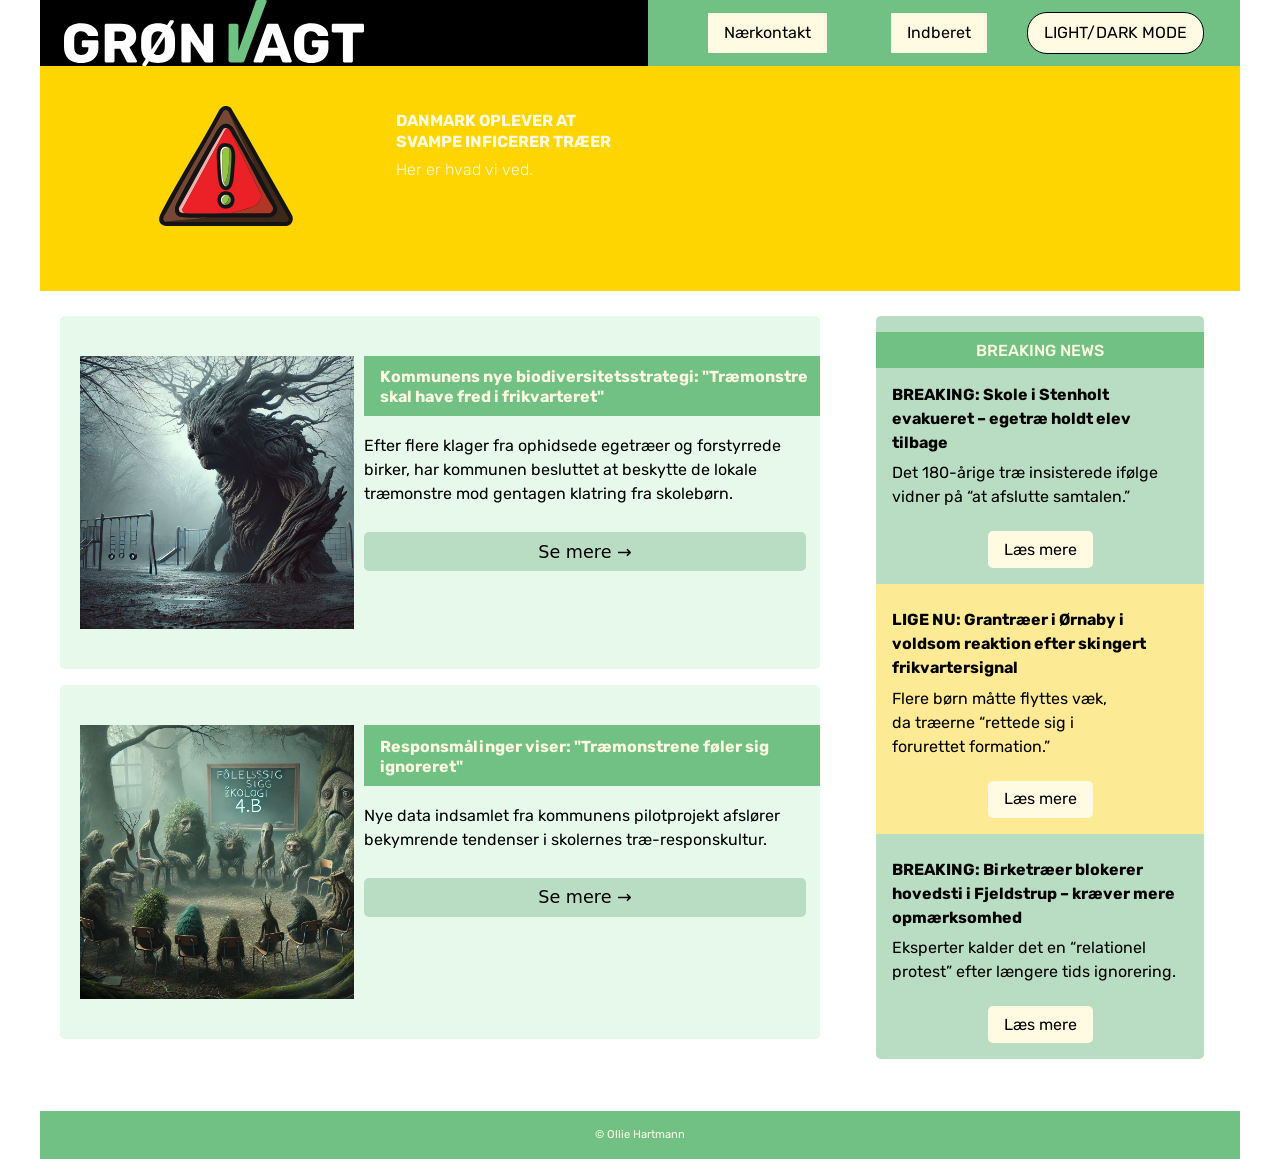
==== commit 92269346: "finishes page" ====
--- a/index.html
+++ b/index.html
@@ -21,40 +21,9 @@
   <header>
     <nav>
       <div id="logotype-wrapper" class="logo">
-        <a href="index.html"><svg id="Layer_1" data-name="Layer 1" xmlns="http://www.w3.org/2000/svg"
-            viewBox="0 0 328.58 71.9">
-            <defs>
-              <style>
-                .cls-1 {
-                  fill: #6fc282;
-                }
-
-                .cls-2 {
-                  fill: #fff;
-                }
-              </style>
-            </defs>
-            <g id="LOGO">
-              <g>
-                <path class="cls-2"
-                  d="M18.72,68.6c-3.8,0-7.07-.63-9.81-1.89-2.74-1.26-4.86-3.1-6.36-5.52C1.05,58.77.22,55.82.06,52.34c-.04-1.72-.06-3.55-.06-5.49s.02-3.79.06-5.55c.16-3.4,1-6.28,2.52-8.64,1.52-2.36,3.66-4.16,6.42-5.4,2.76-1.24,6-1.86,9.72-1.86,3,0,5.66.37,7.98,1.11,2.32.74,4.27,1.73,5.85,2.97,1.58,1.24,2.78,2.6,3.6,4.08.82,1.48,1.25,2.94,1.29,4.38.04.36-.07.66-.33.9-.26.24-.57.36-.93.36h-8.76c-.44,0-.77-.07-.99-.21-.22-.14-.41-.35-.57-.63-.28-.6-.69-1.23-1.23-1.89-.54-.66-1.28-1.23-2.22-1.71-.94-.48-2.17-.72-3.69-.72-2.28,0-4.07.6-5.37,1.8-1.3,1.2-2.01,3.12-2.13,5.76-.12,3.44-.12,6.92,0,10.44.12,2.8.86,4.82,2.22,6.06,1.36,1.24,3.16,1.86,5.4,1.86,1.52,0,2.87-.26,4.05-.78,1.18-.52,2.11-1.33,2.79-2.43.68-1.1,1.02-2.51,1.02-4.23v-1.14h-5.64c-.44,0-.81-.15-1.11-.45-.3-.3-.45-.67-.45-1.11v-4.44c0-.44.15-.81.45-1.11s.67-.45,1.11-.45h15.12c.44,0,.8.15,1.08.45.28.3.42.67.42,1.11v6.84c0,3.44-.78,6.38-2.34,8.82-1.56,2.44-3.77,4.31-6.63,5.61-2.86,1.3-6.19,1.95-9.99,1.95Z" />
-                <path class="cls-2"
-                  d="M46.08,68c-.44,0-.8-.14-1.08-.42-.28-.28-.42-.64-.42-1.08V27.5c0-.44.14-.8.42-1.08s.64-.42,1.08-.42h16.32c5.16,0,9.23,1.19,12.21,3.57,2.98,2.38,4.47,5.75,4.47,10.11,0,2.84-.69,5.24-2.07,7.2-1.38,1.96-3.19,3.44-5.43,4.44l8.28,14.76c.12.24.18.46.18.66,0,.32-.13.61-.39.87s-.57.39-.93.39h-7.92c-.76,0-1.32-.19-1.68-.57-.36-.38-.62-.73-.78-1.05l-6.84-13.2h-6.18v13.32c0,.44-.14.8-.42,1.08s-.64.42-1.08.42h-7.74ZM55.32,44.72h6.96c1.88,0,3.29-.46,4.23-1.38.94-.92,1.41-2.18,1.41-3.78s-.45-2.82-1.35-3.78c-.9-.96-2.33-1.44-4.29-1.44h-6.96v10.38Z" />
-                <path class="cls-2"
-                  d="M103.02,68.6c-3.68,0-6.88-.6-9.6-1.8-2.72-1.2-4.84-3.01-6.36-5.43-1.52-2.42-2.36-5.45-2.52-9.09-.04-1.72-.06-3.44-.06-5.16s.02-3.46.06-5.22c.16-3.6,1.01-6.63,2.55-9.09,1.54-2.46,3.67-4.31,6.39-5.55,2.72-1.24,5.9-1.86,9.54-1.86s6.77.62,9.51,1.86c2.74,1.24,4.89,3.09,6.45,5.55s2.4,5.49,2.52,9.09c.08,1.76.12,3.5.12,5.22s-.04,3.44-.12,5.16c-.16,3.64-1,6.67-2.52,9.09-1.52,2.42-3.64,4.23-6.36,5.43-2.72,1.2-5.92,1.8-9.6,1.8ZM86.88,71.9c-.52,0-.88-.23-1.08-.69-.2-.46-.14-.95.18-1.47l29.76-46.8c.08-.12.23-.29.45-.51s.53-.33.93-.33h2.1c.52,0,.87.22,1.05.66.18.44.11.92-.21,1.44l-29.82,46.8c-.08.12-.22.3-.42.54-.2.24-.54.36-1.02.36h-1.92ZM103.02,59.96c2.12,0,3.85-.64,5.19-1.92,1.34-1.28,2.05-3.32,2.13-6.12.08-1.76.12-3.42.12-4.98s-.04-3.18-.12-4.86c-.08-1.88-.43-3.41-1.05-4.59-.62-1.18-1.47-2.05-2.55-2.61-1.08-.56-2.32-.84-3.72-.84s-2.58.28-3.66.84c-1.08.56-1.94,1.43-2.58,2.61-.64,1.18-1,2.71-1.08,4.59-.04,1.68-.06,3.3-.06,4.86s.02,3.22.06,4.98c.12,2.8.84,4.84,2.16,6.12,1.32,1.28,3.04,1.92,5.16,1.92Z" />
-                <path class="cls-2"
-                  d="M130.08,68c-.44,0-.8-.14-1.08-.42-.28-.28-.42-.64-.42-1.08V27.5c0-.44.14-.8.42-1.08s.64-.42,1.08-.42h6.36c.68,0,1.17.15,1.47.45.3.3.49.53.57.69l14.64,23.1v-22.74c0-.44.14-.8.42-1.08.28-.28.64-.42,1.08-.42h7.2c.44,0,.8.14,1.08.42.28.28.42.64.42,1.08v39c0,.4-.14.75-.42,1.05-.28.3-.64.45-1.08.45h-6.42c-.64,0-1.11-.16-1.41-.48-.3-.32-.49-.54-.57-.66l-14.64-22.2v21.84c0,.44-.14.8-.42,1.08s-.64.42-1.08.42h-7.2Z" />
-                <path class="cls-1"
-                  d="M182.67,68c-.68,0-1.22-.18-1.62-.54-.4-.36-.68-.78-.84-1.26l.09-38.4c-.08-.2-.12-.38-.12-.54,0-.32.13-.61.39-.87.26-.26.57-.39.93-.39h7.44c.64,0,1.14.18,1.5.54.36.36.58.7.66,1.02l-.11,27.78L210.08,1.56c.12-.32.35-.66.69-1.02s.83-.54,1.47-.54h8.44c.36,0,.67.13.93.39.26.26.39.55.39.87,0,.16-.04.34-.12.54l-24.24,64.4c-.16.48-.43.9-.81,1.26-.38.36-.93.54-1.65.54h-12.51Z" />
-                <path class="cls-2"
-                  d="M208.88,68c-.32,0-.61-.13-.87-.39-.26-.26-.39-.55-.39-.87,0-.2.02-.38.06-.54l14.1-38.52c.12-.44.37-.83.75-1.17.38-.34.91-.51,1.59-.51h8.88c.68,0,1.21.17,1.59.51.38.34.63.73.75,1.17l14.04,38.52c.08.16.12.34.12.54,0,.32-.13.61-.39.87s-.57.39-.93.39h-7.38c-.6,0-1.05-.15-1.35-.45-.3-.3-.49-.57-.57-.81l-2.34-6.12h-16.02l-2.28,6.12c-.08.24-.26.51-.54.81-.28.3-.76.45-1.44.45h-7.38ZM222.98,51.98h11.16l-5.64-15.84-5.52,15.84Z" />
-                <path class="cls-2"
-                  d="M270.68,68.6c-3.8,0-7.07-.63-9.81-1.89-2.74-1.26-4.86-3.1-6.36-5.52-1.5-2.42-2.33-5.37-2.49-8.85-.04-1.72-.06-3.55-.06-5.49s.02-3.79.06-5.55c.16-3.4,1-6.28,2.52-8.64,1.52-2.36,3.66-4.16,6.42-5.4,2.76-1.24,6-1.86,9.72-1.86,3,0,5.66.37,7.98,1.11,2.32.74,4.27,1.73,5.85,2.97,1.58,1.24,2.78,2.6,3.6,4.08.82,1.48,1.25,2.94,1.29,4.38.04.36-.07.66-.33.9-.26.24-.57.36-.93.36h-8.76c-.44,0-.77-.07-.99-.21-.22-.14-.41-.35-.57-.63-.28-.6-.69-1.23-1.23-1.89-.54-.66-1.28-1.23-2.22-1.71-.94-.48-2.17-.72-3.69-.72-2.28,0-4.07.6-5.37,1.8-1.3,1.2-2.01,3.12-2.13,5.76-.12,3.44-.12,6.92,0,10.44.12,2.8.86,4.82,2.22,6.06,1.36,1.24,3.16,1.86,5.4,1.86,1.52,0,2.87-.26,4.05-.78,1.18-.52,2.11-1.33,2.79-2.43.68-1.1,1.02-2.51,1.02-4.23v-1.14h-5.64c-.44,0-.81-.15-1.11-.45-.3-.3-.45-.67-.45-1.11v-4.44c0-.44.15-.81.45-1.11.3-.3.67-.45,1.11-.45h15.12c.44,0,.8.15,1.08.45.28.3.42.67.42,1.11v6.84c0,3.44-.78,6.38-2.34,8.82-1.56,2.44-3.77,4.31-6.63,5.61-2.86,1.3-6.19,1.95-9.99,1.95Z" />
-                <path class="cls-2"
-                  d="M306.98,68c-.44,0-.8-.14-1.08-.42-.28-.28-.42-.64-.42-1.08v-31.08h-10.68c-.44,0-.8-.15-1.08-.45-.28-.3-.42-.65-.42-1.05v-6.42c0-.44.14-.8.42-1.08s.64-.42,1.08-.42h32.28c.44,0,.8.14,1.08.42.28.28.42.64.42,1.08v6.42c0,.4-.14.75-.42,1.05-.28.3-.64.45-1.08.45h-10.68v31.08c0,.44-.14.8-.42,1.08s-.64.42-1.08.42h-7.92Z" />
-              </g>
-            </g>
-          </svg> </a>
+        <a href="index.html">
+          <img src="svg/SVG/SVG/logo_type.svg" alt="Logo Type" />
+        </a>
       </div>
       <ul class="menu">
         <li><a class="menuItem" href="instruction.html">Nærkontakt </a></li>
@@ -232,30 +201,7 @@
   </main>
 
   <footer>
-    <nav class="some">
-      <ul>
-        <li><a href="">link</a></li>
-        <li><a href="">link</a></li>
-        <li><a href="">link</a></li>
-        <li><a href="">link</a></li>
-      </ul>
-    </nav>
-    <nav class="another">
-      <ul>
-        <li><a href="">link</a></li>
-        <li><a href="">link</a></li>
-        <li><a href="">link</a></li>
-        <li><a href="">link</a></li>
-      </ul>
-    </nav>
-    <nav class="yetanother">
-      <ul>
-        <li><a href="">link</a></li>
-        <li><a href="">link</a></li>
-        <li><a href="">link</a></li>
-        <li><a href="">link</a></li>
-      </ul>
-    </nav>
+    © Ollie Hartmann
   </footer>
   <script src="js/burger.js"></script>
   <script src="js/light_dark_mode.js"></script>
--- a/css/custom.css
+++ b/css/custom.css
@@ -1,24 +1,34 @@
 :root {
+
+  color-scheme: light;
+
+
   /* Colours */
-  --color-bg: #fceb94;
-  /* page background /*
+  --color-bg: light-dark(#fff, #303030);
+  --color-ink: light-dark(#000000, #000000);
+  --color-cream: light-dark(#FFFAE2, #FFFAE2);
+  --surface-accent: light-dark(#72C184, #365A3E);
+  --surface-accent-soft: light-dark(#B9DDC2, #5B9A69);
+  --surface-panel: light-dark(#E6F9EA, #8EAB95);
+  --surface-card: light-dark(#E6F9EA, #8EAB95);
+  --surface-highlight: light-dark(#FCEB94, #C3AF47);
+  --surface-warning: light-dark(#FFD500, #C6A500);
+  --surface-base: light-dark(#FFFFFF, #303030);
+  --text-muted: light-dark(#99958F);
 
-  /* Header */
-  --color-head-bg: #ff4b00;
+
+
+  /* page background */
 
   /* Logotype */
-  --color-logotype-bg: #000000;
-  --color-text-logotype: #fffae2;
   --font-logotype-size: 1rem;
 
-  /* Global menu */
-  --color-menu-bg: #6f90eb;
-  /* Links */
-  --color-link-bg: #fffae2;
-  --color-link-hover: #fff;
-  /* used */
-  --color-link-active: #99958f;
-  /* used */
+
+  /*  Marginer */
+  --margin-head-bottom: 5px;
+
+  /* Borders */
+  --border-radius: 5px;
   --border-radius-links: 1px;
 
   /* Headlines og rubrik */
@@ -26,34 +36,13 @@
   --font-sub1-size: 1rem;
   --font-h2-size: 1rem;
   --font-h3-size: 1rem;
-  --color-headline-bg: #000000;
-  --color-headline-text-page: #fffae2;
-
-  /* Tekst */
-  --color-text: #000;
-  --color-text-inverted: #fffae2;
-
-  /*  Marginer */
-  --margin-head-bottom: 5px;
-
-  /* Borders */
-  --border-radius: 5px;
-
-  /* Cards */
-  --color-card-bg: #fff;
-  --color-cta-card-bg: #ff4b00;
-  /* news-cards */
-  --color-news-bg: #fffae2;
-  --color-news-bg-inverted: #dbe2f5;
-  --color-cta-newscard-bg: #ffa680;
-  --color-cta-newscard-bg-inverted: #6f90eb;
 
   /* Fonts */
-  --font-family-sans: ui-sans-serif;
-  /* --font-weight-light: 300;
+  --font-family-sans: rubik;
+  --font-weight-light: 300;
   --font-weight-regular: 400;
   --font-weight-medium: 500;
-  --font-weight-bold: 700; */
+  --font-weight-bold: 700;
 
   /* Text sizes */
   --logotype-size: 1rem;
@@ -64,9 +53,8 @@
   --cta-text-size: 1rem;
   --followup-text-size: 1rem;
   --form-submit-size: 1rem;
+}
 
-  /* Infographics */
-  --color-info-bg: #fff;
-  --color-infobox-1-bg: #fceb94;
-  --color-infobox-2-bg: #def5db;
+:root.dark {
+  color-scheme: dark;
 }
--- a/css/layout.css
+++ b/css/layout.css
@@ -43,9 +43,12 @@
 
 header nav {
   display: flex;
-  justify-content: center;
+  justify-content: space-between;
   align-items: center;
-  gap: 1.5rem;
+}
+
+header nav>* {
+  flex: 1;
 }
 
 nav ul {
--- a/css/burger.css
+++ b/css/burger.css
@@ -0,0 +1,64 @@
+.burger {
+  width: 30px;
+  height: 20px;
+  cursor: pointer;
+}
+
+.burger .line {
+  display: block;
+  width: 100%;
+  height: 2px;
+  background-color: #333333;
+  margin-bottom: 5px;
+  transition: 0.2s linear;
+}
+.burger {
+  display: none;
+}
+@media screen and (width < 800px) {
+  .menu {
+    display: none;
+  }
+  .logo {
+    flex: 0 0 50vw;
+  }
+  .burger {
+    display: block;
+    background-color: transparent;
+    border: 0;
+    flex: 0 0 auto;
+    margin: 0 20px;
+  }
+  .burger.active .line:nth-child(1) {
+    transform: rotate(45deg) translate(5px, 5px);
+    transition: 0.2s linear;
+  }
+  .burger.active .line:nth-child(2) {
+    opacity: 0;
+    transition: 0.15s linear;
+  }
+  .burger.active .line:nth-child(3) {
+    transform: rotate(-45deg) translate(5px, -5px);
+    transition: 0.2s linear;
+  }
+  nav.active .menu {
+    display: block;
+    background-color: var(--surface-accent);
+    position: absolute;
+    top: 3.6rem;
+    right: 0;
+    width: clamp(200px, 50vw, 400px);
+    z-index: 1;
+    opacity: 0.8;
+  }
+  header > nav li > a:after {
+    content: "";
+  }
+  nav.active .menu li {
+    margin: 40px 20px;
+    text-align: right;
+  }
+  nav.active .menu a {
+    font-size: 24px;
+  }
+}
--- a/css/cards.css
+++ b/css/cards.css
@@ -1,5 +1,5 @@
 .daily_card {
-  background-color: var(--color-card-bg);
+  background-color: var(--surface-card);
   display: grid;
   grid-template-columns: 3fr 5fr;
   gap: 10px;
@@ -15,8 +15,8 @@
 }
 
 .daily_text h2 {
-  background-color: var(--color-headline-bg);
-  color: var(--color-text-inverted);
+  background-color: var(--surface-accent);
+  color: var(--color-cream);
   padding: calc(1.1rem / 1.5) 0 calc(1.1rem / 2) 1rem;
   margin: 0 0 0.5rem 0;
 }
@@ -28,7 +28,7 @@
 
 .daily_text .cta_btn {
   justify-self: left;
-  width: 80%;
+  width: 97%;
 }
 
 .daily_img {
@@ -38,7 +38,7 @@
 }
 
 .news_card {
-  background-color: var(--color-news-bg);
+  background-color: var(--surface-accent-soft);
   display: grid;
   grid-template-rows: repeat(min-content);
   gap: 0.4rem;
@@ -47,7 +47,7 @@
 }
 
 .news_card:nth-child(2n) {
-  background-color: var(--color-news-bg-inverted);
+  background-color: var(--surface-highlight);
 }
 
 .news_card>* {
@@ -64,8 +64,8 @@
 
 .news_card:first-child:before {
   content: "BREAKING NEWS";
-  background-color: var(--color-headline-bg);
-  color: var(--color-headline-text-page);
+  background-color: var(--surface-accent);
+  color: var(--color-cream);
   font-size: var(--font-h3-size);
   font-weight: var(--font-weight-medium);
   text-align: center;
@@ -88,22 +88,22 @@
 .cta_btn {
   display: inline-block;
   padding: 0.4rem 1rem;
-  background-color: var(--color-cta-card-bg);
-  color: var(--color-text-inverted);
+  background-color: var(--surface-accent-soft);
+  color: var(--color-ink);
   text-decoration: none;
   width: max-content;
   border-radius: var(--border-radius);
 }
 
 .news_card .cta_btn {
-  background-color: var(--color-cta-newscard-bg);
+  background-color: var(--color-cream);
 }
 
 .news_card:nth-of-type(2n) .cta_btn {
-  background-color: var(--color-cta-newscard-bg-inverted);
-  color: var(--color-text);
+  background-color: var(--color-cream);
+  color: var(--color-ink);
 }
 
 .cta_btn:after {
   margin-left: 1rem;
-}+}
--- a/css/index.css
+++ b/css/index.css
@@ -24,7 +24,7 @@
 /* Fjern eksisterende pil */
 summary::marker {
   content: none;
-  width: min-content
+  width: min-content;
 }
 
 summary::after {
@@ -36,4 +36,8 @@
 
 [open] summary::after {
   content: "Se mindre \2190";
+}
+
+details {
+  max-width: 100ch;
 }
